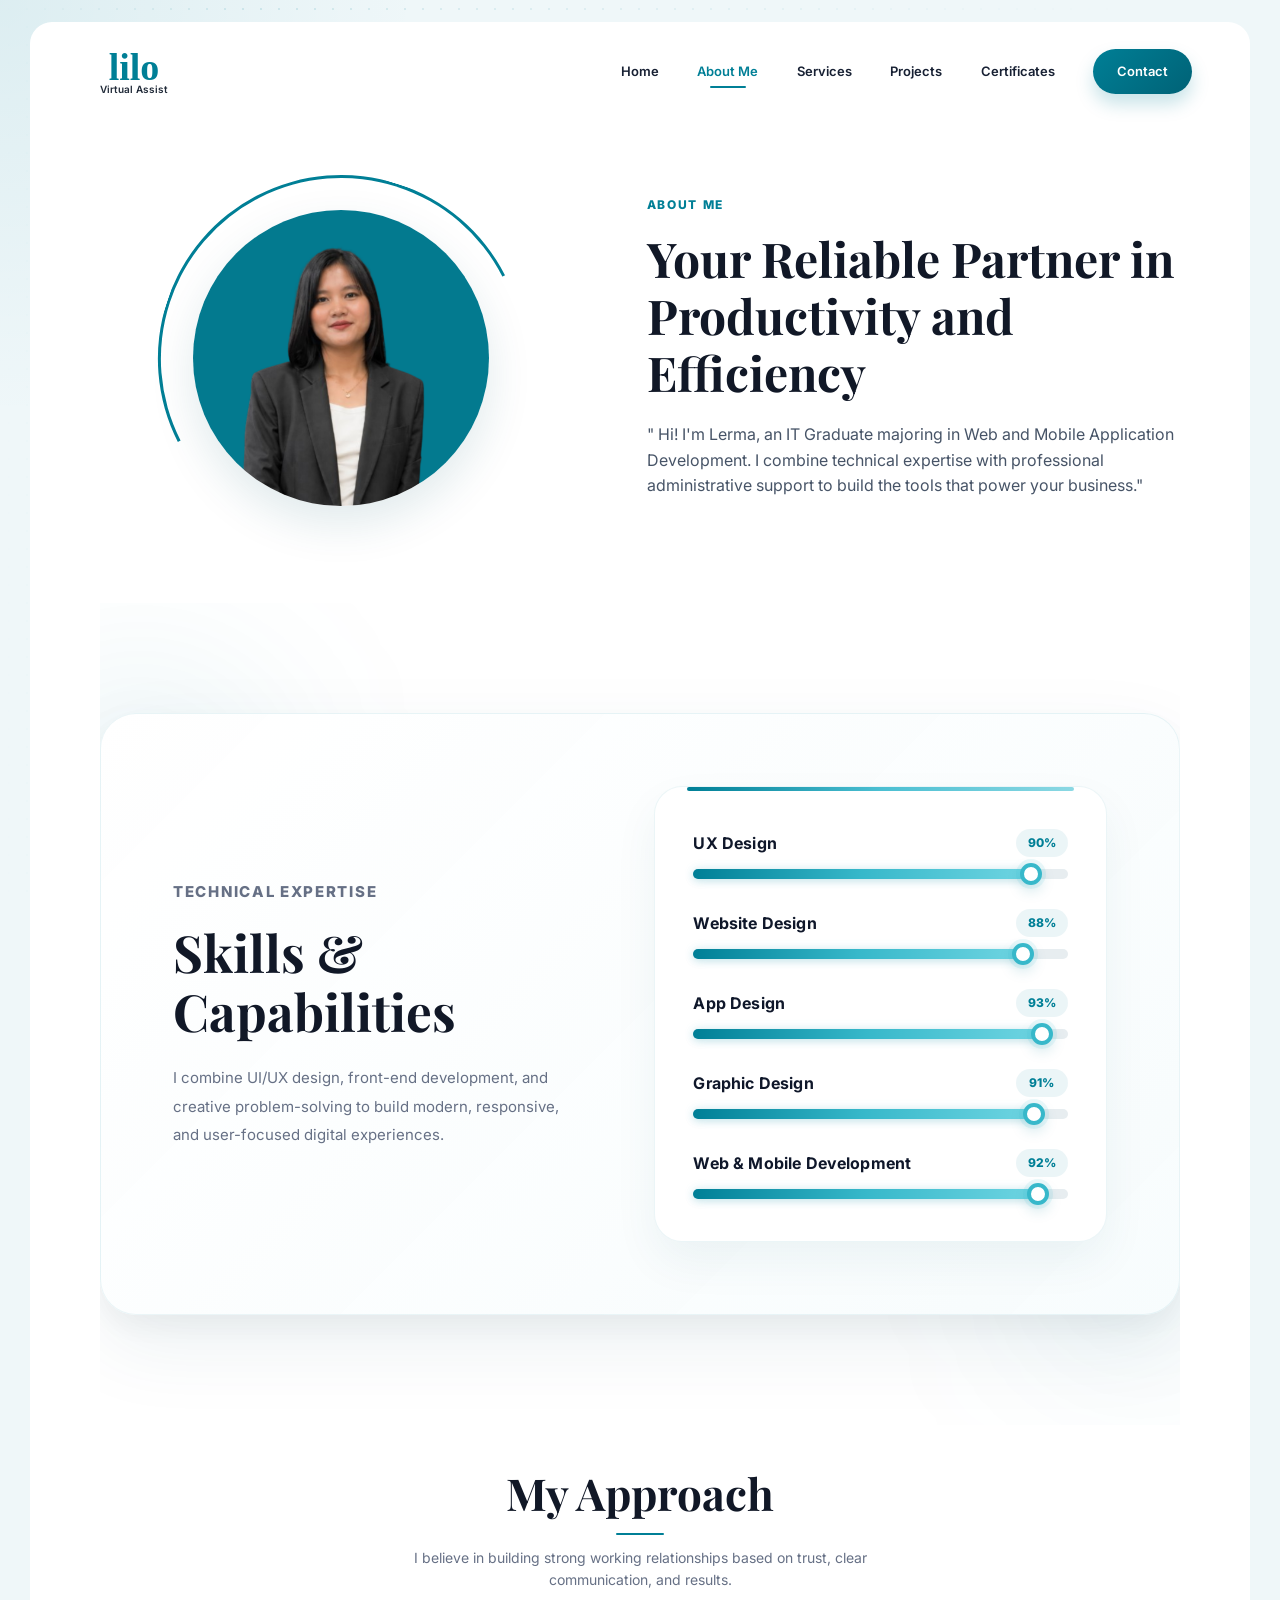
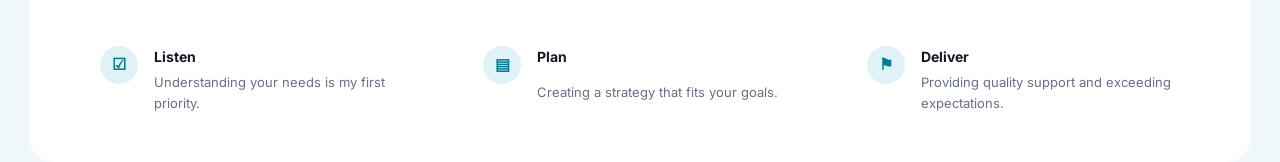
==== about.html @ edd8dc58 "Add files via upload" ====
<!DOCTYPE html>
<html lang="en">
<head>
  <meta charset="UTF-8">
  <meta name="viewport" content="width=device-width, initial-scale=1.0">
  <title>Lilo Virtual Assist | About Me</title>
  <link rel="preconnect" href="https://fonts.googleapis.com">
  <link rel="preconnect" href="https://fonts.gstatic.com" crossorigin>
  <link href="https://fonts.googleapis.com/css2?family=Inter:wght@400;500;600;700&family=Playfair+Display:wght@600;700&display=swap" rel="stylesheet">
  <link rel="stylesheet" href="css/style.css">
</head>
<body>
  <header class="site-header">
    <nav class="navbar">
      <a href="index.html" class="logo"><span>lilo</span><small>Virtual Assist</small></a>
      <button class="nav-toggle" type="button" aria-label="Open menu" aria-expanded="false"><span></span><span></span><span></span></button>
      <ul class="nav-links">
        <li><a href="index.html">Home</a></li>
        <li><a href="about.html" class="active">About Me</a></li>
        <li><a href="services.html">Services</a></li>
        <li><a href="projects.html">Projects</a></li>
        <li><a href="certificates.html">Certificates</a></li>
        <li><a href="contact.html" class="nav-contact">Contact</a></li>
      </ul>
    </nav>
  </header>

  <main>
    <section class="about-hero section-shell">
      <div class="portrait-wrap about-visual">
        <div class="ring"></div>
        <img src="images/about-workspace.jpg" alt="Organized desk with laptop and flowers">
      </div>
      <div class="about-copy">
        <p class="eyebrow">About Me</p>

       <h1>Your Reliable Partner in Productivity and Efficiency</h1>

       <p>" Hi! I'm Lerma, an IT Graduate majoring in Web and Mobile Application Development. I combine technical expertise with professional administrative support to build the tools that power your business." </p>


      </div>
    </section>
<!-- =========================
     SKILLS SECTION
     ========================= -->
<section class="skills-section section-shell">
    <div class="skills-layout">
      
      <!-- Left Content -->
      <div class="skills-intro">
        <p class="eyebrow">Technical Expertise</p>
        <h2>Skills & Capabilities</h2>
        <p>
          I combine UI/UX design, front-end development, and creative problem-solving
          to build modern, responsive, and user-focused digital experiences.
        </p>
      </div>

      <!-- Right Content -->
      <div class="skills-panel">

        <!-- Skill Item -->
        <div class="skill">
          <div class="skill-header">
            <h4>UX Design</h4>
            <span class="skill-percent">90%</span>
          </div>
          <div class="skill-bar">
            <span class="skill-progress" style="width: 90%;">
              <span class="skill-dot"></span>
            </span>
          </div>
        </div>

        <!-- Skill Item -->
        <div class="skill">
          <div class="skill-header">
            <h4>Website Design</h4>
            <span class="skill-percent">88%</span>
          </div>
          <div class="skill-bar">
            <span class="skill-progress" style="width: 88%;">
              <span class="skill-dot"></span>
            </span>
          </div>
        </div>

        <!-- Skill Item -->
        <div class="skill">
          <div class="skill-header">
            <h4>App Design</h4>
            <span class="skill-percent">93%</span>
          </div>
          <div class="skill-bar">
            <span class="skill-progress" style="width: 93%;">
              <span class="skill-dot"></span>
            </span>
          </div>
        </div>

        <!-- Skill Item -->
        <div class="skill">
          <div class="skill-header">
            <h4>Graphic Design</h4>
            <span class="skill-percent">91%</span>
          </div>
          <div class="skill-bar">
            <span class="skill-progress" style="width: 91%;">
              <span class="skill-dot"></span>
            </span>
          </div>
        </div>

        <!-- Skill Item -->
        <div class="skill">
          <div class="skill-header">
            <h4>Web & Mobile Development</h4>
            <span class="skill-percent">92%</span>
          </div>
          <div class="skill-bar">
            <span class="skill-progress" style="width: 92%;">
              <span class="skill-dot"></span>
            </span>
          </div>
        </div>

      </div>
    </div>
</section>
    <section class="approach section-shell">
      <div class="section-heading">
        <h2>My Approach</h2>
        <p>I believe in building strong working relationships based on trust, clear communication, and results.</p>
      </div>
      <div class="approach-grid">
        <article>
          <span class="icon">☑</span>
          <h3>Listen</h3>
          <p>Understanding your needs is my first priority.</p>
        </article>
        <article>
          <span class="icon">▤</span>
          <h3>Plan</h3>
          <p>Creating a strategy that fits your goals.</p>
        </article>
        <article>
          <span class="icon">⚑</span>
          <h3>Deliver</h3>
          <p>Providing quality support and exceeding expectations.</p>
        </article>
      </div>
    </section>
  </main>

  <script src="js/script.js"></script>
</body>
</html>
---- css/style.css ----
:root {
  --teal: #007f96;
  --teal-dark: #006276;
  --teal-soft: #dff3f6;
  --ink: #111827;
  --muted: #667085;
  --line: #dce8ec;
  --page: #eff7f9;
  --white: #ffffff;
  --shadow: 0 18px 45px rgba(0, 80, 100, 0.12);
  --soft-shadow: 0 10px 25px rgba(17, 24, 39, 0.08);
}

* {
  box-sizing: border-box;
  margin: 0;
  padding: 0;
}

html {
  scroll-behavior: smooth;
}

body {
  min-height: 100vh;
  color: var(--ink);
  font-family: "Inter", Arial, sans-serif;
  line-height: 1.6;
  background:
    radial-gradient(circle at top left, rgba(0, 127, 150, 0.08), transparent 26rem),
    var(--page);
}

body::before {
  content: "";
  position: fixed;
  inset: 0;
  z-index: -1;
  background-image: radial-gradient(rgba(0, 127, 150, 0.12) 1px, transparent 1px);
  background-size: 18px 18px;
  mask-image: linear-gradient(90deg, transparent, black 20%, transparent 88%);
}

a {
  color: inherit;
  text-decoration: none;
}

img {
  display: block;
  max-width: 100%;
}

.site-header,
main {
  width: min(1220px, calc(100% - 32px));
  margin-inline: auto;
  background: var(--white);
}

.site-header {
  margin-top: 22px;
  padding: 26px 58px 0;
  border-radius: 22px 22px 0 0;
}

main {
  min-height: calc(100vh - 120px);
  padding-bottom: 48px;
  border-radius: 0 0 22px 22px;
  overflow: hidden;
}

.navbar {
  display: flex;
  align-items: center;
  justify-content: space-between;
  gap: 32px;
}

.logo {
  display: inline-flex;
  flex-direction: column;
  align-items: center;
  width: 92px;
  color: var(--teal);
  font-family: Georgia, "Times New Roman", serif;
  font-weight: 700;
  letter-spacing: 0;
  line-height: 1;
}

.logo span {
  font-size: 38px;
}

.logo small {
  margin-top: -2px;
  color: #1f2937;
  font: 600 10px/1.1 "Inter", Arial, sans-serif;
}

.nav-links {
  display: flex;
  align-items: center;
  gap: clamp(18px, 3vw, 48px);
  list-style: none;
}

.nav-links a {
  position: relative;
  display: inline-flex;
  align-items: center;
  min-height: 34px;
  color: #172033;
  font-size: 13px;
  font-weight: 600;
}

.nav-links a::after {
  content: "";
  position: absolute;
  right: 20%;
  bottom: 0;
  left: 20%;
  height: 2px;
  border-radius: 999px;
  background: transparent;
}

.nav-links a:hover,
.nav-links a.active {
  color: var(--teal);
}

.nav-links a.active::after {
  background: var(--teal);
}

.nav-links .nav-contact {
  min-height: auto;
  padding: 12px 24px;
  color: var(--white);
  border-radius: 999px;
  background: linear-gradient(135deg, var(--teal), var(--teal-dark));
  box-shadow: 0 10px 18px rgba(0, 127, 150, 0.22);
}

.nav-links .nav-contact::after {
  display: none;
}

.nav-links .nav-contact:hover,
.nav-links .nav-contact.active {
  color: var(--white);
}

.nav-toggle {
  display: none;
  width: 42px;
  height: 42px;
  border: 1px solid var(--line);
  border-radius: 12px;
  background: var(--white);
}

.nav-toggle span {
  display: block;
  width: 18px;
  height: 2px;
  margin: 4px auto;
  border-radius: 999px;
  background: var(--teal);
}

.section-shell {
  width: min(1080px, calc(100% - 64px));
  margin-inline: auto;
}

.hero,
.about-hero {
  display: grid;
  grid-template-columns: 1.05fr 0.95fr;
  align-items: center;
  gap: 64px;
  padding: 68px 0 42px;
}

.eyebrow {
  margin-bottom: 16px;
  color: var(--teal);
  font-size: 12px;
  font-weight: 800;
  letter-spacing: 1.7px;
  text-transform: uppercase;
}

h1,
h2 {
  font-family: "Playfair Display", Georgia, serif;
  line-height: 1.18;
  letter-spacing: 0;
}

h1 {
  max-width: 620px;
  font-size: clamp(38px, 5vw, 62px);
}

h1 span {
  color: var(--teal);
}

.lead {
  max-width: 530px;
  margin: 26px 0 30px;
  color: #475467;
  font-size: 16px;
}

.action-row {
  display: flex;
  flex-wrap: wrap;
  gap: 18px;
}

.btn {
  display: inline-flex;
  align-items: center;
  justify-content: center;
  min-height: 44px;
  padding: 0 28px;
  border: 0;
  border-radius: 999px;
  cursor: pointer;
  font-weight: 800;
  font-size: 13px;
  transition: transform 0.2s ease, box-shadow 0.2s ease, background 0.2s ease;
}

.btn:hover {
  transform: translateY(-2px);
}

.btn-primary {
  color: var(--white);
  background: linear-gradient(135deg, var(--teal), var(--teal-dark));
  box-shadow: 0 13px 22px rgba(0, 127, 150, 0.2);
}

.btn-light,
.btn-white {
  color: #1f2937;
  background: var(--white);
  box-shadow: inset 0 0 0 1px var(--line), var(--soft-shadow);
}

.portrait-wrap {
  position: relative;
  justify-self: center;
  width: min(390px, 88vw);
  aspect-ratio: 1;
}

.portrait-wrap img {
  position: absolute;
  inset: 12%;
  width: 76%;
  height: 76%;
  object-fit: cover;
  border-radius: 50%;
  box-shadow: var(--shadow);
}

.hero-visual img {
  border-radius: 50% 50% 16% 50%;
}

.ring {
  position: absolute;
  inset: 3%;
  border: 3px solid transparent;
  border-top-color: var(--teal);
  border-left-color: var(--teal);
  border-radius: 50%;
  transform: rotate(18deg);
}

.ring-large {
  inset: 0;
}

.loop-shape {
  position: absolute;
  left: 0;
  bottom: 3%;
  width: 110px;
  height: 150px;
  border: 34px solid var(--teal);
  border-right-color: transparent;
  border-radius: 999px;
  transform: rotate(28deg);
}

.trust-band,
.cta-band,
.footer-band {
  color: var(--white);
  background:
    radial-gradient(circle at left, rgba(255, 255, 255, 0.18), transparent 24rem),
    linear-gradient(135deg, var(--teal-dark), var(--teal));
}

.trust-band {
  display: grid;
  grid-template-columns: repeat(4, 1fr);
  gap: 24px;
  margin-top: -4px;
  padding: 58px clamp(28px, 8vw, 90px) 42px;
  clip-path: ellipse(115% 82% at 50% 100%);
}

.trust-item {
  min-height: 112px;
  padding-inline: 10px;
  border-right: 1px solid rgba(255, 255, 255, 0.14);
}

.trust-item:last-child {
  border-right: 0;
}

.icon {
  display: inline-grid;
  place-items: center;
  width: 38px;
  height: 38px;
  margin-bottom: 12px;
  color: var(--teal);
  border-radius: 50%;
  background: var(--teal-soft);
  font-weight: 800;
}

.trust-item .icon,
.cta-band .icon,
.footer-band .icon {
  color: var(--white);
  background: rgba(255, 255, 255, 0.22);
}

.trust-item strong {
  display: block;
  margin-bottom: 4px;
  font-size: 14px;
}

.trust-item p {
  max-width: 190px;
  color: rgba(255, 255, 255, 0.86);
  font-size: 13px;
}

.services-preview {
  padding-top: 38px;
}

.section-heading,
.page-title {
  text-align: center;
}

.section-heading h2,
.page-title h1 {
  position: relative;
  display: inline-block;
  font-size: clamp(30px, 4vw, 44px);
}

.section-heading h2::after,
.page-title h1::after {
  content: "";
  position: absolute;
  left: 50%;
  bottom: -16px;
  width: 48px;
  height: 2px;
  border-radius: 999px;
  background: var(--teal);
  transform: translateX(-50%);
}

.page-title {
  padding-top: 74px;
}

.page-title p,
.section-heading p {
  max-width: 520px;
  margin: 28px auto 0;
  color: var(--muted);
  font-size: 14px;
}

.mini-services {
  display: grid;
  grid-template-columns: repeat(6, 1fr);
  gap: 14px;
  margin-top: 56px;
}

.mini-card,
.service-card,
.project-card,
.cert-card,
.contact-form {
  border: 1px solid var(--line);
  background: var(--white);
  box-shadow: var(--soft-shadow);
}

.mini-card {
  display: flex;
  align-items: center;
  gap: 10px;
  min-height: 88px;
  padding: 16px;
  border-radius: 10px;
  color: #1f2937;
  font-size: 13px;
  font-weight: 800;
}

.mini-card span {
  display: inline-grid;
  place-items: center;
  flex: 0 0 34px;
  width: 34px;
  height: 34px;
  color: var(--teal);
  border-radius: 50%;
  background: var(--teal-soft);
}

.about-hero {
  grid-template-columns: 0.95fr 1.05fr;
  padding-bottom: 50px;
}

.about-copy h1 {
  font-size: clamp(34px, 4vw, 48px);
}

.about-copy p:not(.eyebrow) {
  max-width: 560px;
  margin: 22px 0;
  color: #475467;
}

.stats {
  display: grid;
  grid-template-columns: repeat(4, 1fr);
  gap: 22px;
  margin-top: 18px;
  padding: 26px 32px;
  border-radius: 14px;
  background: #f3f9fb;
}

.stats div {
  text-align: center;
}

.stats strong {
  display: block;
  color: var(--teal);
  font-size: 34px;
  line-height: 1;
}

.stats span {
  color: #475467;
  font-size: 13px;
}

.approach {
  padding-top: 42px;
}

.approach-grid {
  display: grid;
  grid-template-columns: repeat(3, 1fr);
  gap: 70px;
  margin-top: 54px;
}

.approach-grid article {
  display: grid;
  grid-template-columns: auto 1fr;
  column-gap: 16px;
  align-items: start;
}

.approach-grid .icon {
  grid-row: span 2;
}

.approach-grid h3,
.contact-info h2 {
  margin-bottom: 4px;
  font-size: 14px;
}

.approach-grid p,
.contact-info p {
  color: var(--muted);
  font-size: 13px;
}

.service-grid,
.projects-grid,
.cert-grid {
  display: grid;
  gap: 20px;
  margin-top: 58px;
}

.service-grid {
  grid-template-columns: repeat(3, 1fr);
}

.service-card {
  min-height: 180px;
  padding: 28px;
  border-radius: 8px;
}

.service-card h2,
.project-card h2,
.cert-card h2 {
  margin-bottom: 12px;
  color: var(--teal-dark);
  font: 800 15px/1.3 "Inter", Arial, sans-serif;
}

.service-card p,
.cert-card p {
  color: #475467;
  font-size: 14px;
}

.cta-band {
  display: flex;
  align-items: center;
  justify-content: space-between;
  gap: 24px;
  margin-top: 60px;
  padding: 44px clamp(32px, 8vw, 80px);
}

.cta-band > div {
  display: flex;
  align-items: center;
  gap: 22px;
}

.cta-band h2 {
  font: 800 22px/1.2 "Inter", Arial, sans-serif;
}

.cta-band p {
  margin-top: 6px;
  color: rgba(255, 255, 255, 0.88);
}

.project-filter {
  display: grid;
  grid-template-columns: 0.5fr repeat(4, 1fr);
  gap: 18px;
  margin-top: 62px;
  align-items: center;
}

.filter-btn {
  min-height: 42px;
  border: 0;
  border-radius: 999px;
  color: #475467;
  background: transparent;
  cursor: pointer;
  font-weight: 700;
}

.filter-btn.active {
  color: var(--white);
  background: var(--teal);
}

.projects-grid {
  grid-template-columns: repeat(3, 1fr);
}

.project-card {
  overflow: hidden;
  border-radius: 8px;
}

.project-card[hidden] {
  display: none;
}

.project-card > img {
  width: 100%;
  height: 190px;
  object-fit: cover;
}

.project-card > div:not(.carousel) {
  padding: 18px;
}

.project-card p {
  margin-bottom: 14px;
  color: #475467;
  font-size: 13px;
}

.project-card span,
.cert-card span {
  display: inline-flex;
  padding: 7px 10px;
  color: var(--teal);
  border-radius: 4px;
  background: #eef9fb;
  font-size: 12px;
  font-weight: 800;
}

.project-carousel {
  display: flex;
  flex-direction: column;
}

.carousel {
  position: relative;
  display: grid;
  place-items: center;
  height: 230px;
  overflow: hidden;
  border-bottom: 1px solid var(--line);
  background: #f7fbfc;
}

.carousel-slide {
  display: none;
  width: 100%;
  height: 100%;
  object-fit: contain;
  padding: 10px;
  cursor: zoom-in;
}

.carousel-slide.active {
  display: block;
}

.carousel-btn {
  position: absolute;
  top: 50%;
  display: inline-grid;
  place-items: center;
  width: 34px;
  height: 34px;
  border: 0;
  border-radius: 50%;
  color: var(--white);
  background: rgba(0, 98, 118, 0.82);
  cursor: pointer;
  font-size: 24px;
  line-height: 1;
  transform: translateY(-50%);
}

.carousel-btn:hover {
  background: var(--teal);
}

.carousel-btn.prev {
  left: 12px;
}

.carousel-btn.next {
  right: 12px;
}

.project-card-body {
  flex: 1;
}

.center-action {
  margin-top: 44px;
  text-align: center;
}

.cert-grid {
  grid-template-columns: repeat(3, 1fr);
}

.cert-card {
  display: flex;
  flex-direction: column;
  padding: 16px;
  border-radius: 6px;
}

.cert-image {
  display: block;
  height: 180px;
  margin-bottom: 18px;
  overflow: hidden;
  border: 1px solid var(--line);
  border-radius: 4px;
  background: #f7fbfc;
  box-shadow: inset 0 0 0 1px rgba(17, 24, 39, 0.04);
}

.cert-image img {
  width: 100%;
  height: 100%;
  object-fit: contain;
  padding: 8px;
  transition: transform 0.2s ease;
}

.cert-image:hover img {
  transform: scale(1.03);
}

.certificate-modal {
  position: fixed;
  inset: 0;
  z-index: 100;
  display: grid;
  place-items: center;
  padding: 28px;
  background: rgba(17, 24, 39, 0.72);
}

.certificate-modal[hidden] {
  display: none;
}

.certificate-modal-content {
  position: relative;
  width: min(920px, 100%);
  max-height: min(86vh, 960px);
  padding: 18px;
  border-radius: 8px;
  background: var(--white);
  box-shadow: 0 24px 70px rgba(17, 24, 39, 0.32);
}

.certificate-modal-content img {
  width: 100%;
  max-height: calc(86vh - 36px);
  object-fit: contain;
}

.project-modal-content {
  display: grid;
  place-items: center;
}

.modal-carousel-btn {
  position: absolute;
  top: 50%;
  z-index: 1;
  display: inline-grid;
  place-items: center;
  width: 42px;
  height: 42px;
  border: 0;
  border-radius: 50%;
  color: var(--white);
  background: rgba(0, 98, 118, 0.86);
  cursor: pointer;
  font-size: 30px;
  line-height: 1;
  transform: translateY(-50%);
}

.modal-carousel-btn:hover {
  background: var(--teal);
}

.modal-carousel-btn:disabled {
  display: none;
}

.modal-prev {
  left: 18px;
}

.modal-next {
  right: 18px;
}

.certificate-modal-close {
  position: absolute;
  top: 10px;
  right: 10px;
  z-index: 1;
  display: inline-grid;
  place-items: center;
  width: 36px;
  height: 36px;
  border: 0;
  border-radius: 50%;
  color: var(--white);
  background: var(--teal-dark);
  cursor: pointer;
  font-size: 18px;
  font-weight: 800;
  line-height: 1;
}

.certificate-modal-close:hover {
  background: var(--teal);
}

.cert-image.gold {
  border-color: #c99635;
  background: #fffaf0;
}

.cert-image.blue {
  border-color: #5b9ec4;
  background: #f2f9ff;
}

.cert-image.cream {
  border-color: #efdfbd;
  background: #fffdf7;
}

.cert-image.teal {
  border-color: #7cc8cf;
  background: #f0fbfc;
}

.learning-note {
  display: flex;
  align-items: center;
  gap: 22px;
  margin-top: 70px;
  padding: 32px 70px;
  border-radius: 10px;
  background: #eaf7fa;
}

.learning-note h2 {
  margin-bottom: 6px;
  color: var(--teal-dark);
  font: 800 18px/1.3 "Inter", Arial, sans-serif;
}

.learning-note p {
  color: #475467;
}

.contact-layout {
  display: grid;
  grid-template-columns: 0.9fr 1.25fr;
  gap: 56px;
  align-items: start;
  margin-top: 60px;
}

.contact-info {
  display: grid;
  gap: 26px;
  padding-top: 16px;
}

.contact-info article {
  display: grid;
  grid-template-columns: auto 1fr;
  gap: 18px;
}

.socials {
  display: flex;
  gap: 12px;
}

.socials a {
  display: inline-grid;
  place-items: center;
  width: 34px;
  height: 34px;
  color: var(--white);
  border-radius: 50%;
  background: var(--teal);
  font-weight: 800;
}

.contact-form {
  display: grid;
  gap: 18px;
  padding: 28px;
  border-radius: 8px;
}

.form-row {
  display: grid;
  grid-template-columns: 1fr 1fr;
  gap: 18px;
}

input,
textarea {
  width: 100%;
  border: 1px solid var(--line);
  border-radius: 8px;
  padding: 16px 18px;
  color: var(--ink);
  font: 500 14px/1.4 "Inter", Arial, sans-serif;
  outline: none;
}

textarea {
  resize: vertical;
}

input:focus,
textarea:focus {
  border-color: var(--teal);
  box-shadow: 0 0 0 4px rgba(0, 127, 150, 0.1);
}

.contact-form .btn {
  justify-self: center;
  min-width: 220px;
}

.contact-form .btn:disabled {
  cursor: wait;
  opacity: 0.72;
  transform: none;
}

.contact-success-modal {
  position: fixed;
  inset: 0;
  z-index: 110;
  display: grid;
  place-items: center;
  padding: 24px;
  background: rgba(17, 24, 39, 0.68);
}

.contact-success-modal[hidden] {
  display: none;
}

.contact-success-card {
  width: min(420px, 100%);
  padding: 34px 28px;
  border-radius: 10px;
  background: var(--white);
  box-shadow: 0 24px 70px rgba(17, 24, 39, 0.28);
  text-align: center;
}

.contact-success-card .icon {
  margin-bottom: 18px;
  color: var(--white);
  background: var(--teal);
}

.contact-success-card h2 {
  margin-bottom: 10px;
  color: var(--teal-dark);
  font: 800 22px/1.25 "Inter", Arial, sans-serif;
}

.contact-success-card p {
  color: #475467;
  font-size: 14px;
}

.footer-band {
  display: flex;
  align-items: center;
  justify-content: center;
  gap: 22px;
  margin-top: 62px;
  padding: 46px 24px;
  font-weight: 800;
}

@media (max-width: 980px) {
  .site-header {
    padding: 20px 24px 0;
  }

  .nav-toggle {
    display: block;
  }

  .nav-links {
    position: absolute;
    top: 96px;
    right: 32px;
    z-index: 10;
    display: none;
    width: min(320px, calc(100% - 64px));
    padding: 20px;
    border: 1px solid var(--line);
    border-radius: 14px;
    background: var(--white);
    box-shadow: var(--shadow);
  }

  .nav-links.open {
    display: grid;
    gap: 10px;
  }

  .hero,
  .about-hero,
  .contact-layout {
    grid-template-columns: 1fr;
  }

  .about-hero .about-visual {
    order: 2;
  }

  .trust-band,
  .stats,
  .service-grid,
  .projects-grid,
  .cert-grid,
  .approach-grid {
    grid-template-columns: repeat(2, 1fr);
  }

  .mini-services {
    grid-template-columns: repeat(3, 1fr);
  }

  .project-filter {
    grid-template-columns: repeat(3, 1fr);
  }
}

@media (max-width: 680px) {
  .site-header,
  main {
    width: calc(100% - 18px);
  }

  .section-shell {
    width: calc(100% - 32px);
  }

  .hero,
  .about-hero,
  .page-title {
    padding-top: 44px;
  }

  h1 {
    font-size: 38px;
  }

  .trust-band,
  .stats,
  .service-grid,
  .projects-grid,
  .cert-grid,
  .approach-grid,
  .mini-services,
  .project-filter,
  .form-row {
    grid-template-columns: 1fr;
  }

  .trust-band {
    clip-path: none;
    padding-top: 36px;
  }

  .trust-item {
    border-right: 0;
    border-bottom: 1px solid rgba(255, 255, 255, 0.14);
  }

  .trust-item:last-child {
    border-bottom: 0;
  }

  .cta-band,
  .learning-note,
  .footer-band {
    flex-direction: column;
    align-items: flex-start;
    text-align: left;
  }

  .contact-form .btn {
    width: 100%;
  }
}

/* =========================================================
   SKILLS SECTION - SENIOR FRONT-END DEVELOPER DESIGN
   Premium container card with modern progress bars
   ========================================================= */

.skills-section {
  position: relative;
  padding: 110px 0;
  overflow: hidden;
}

/* Decorative background shapes */
.skills-section::before,
.skills-section::after {
  content: "";
  position: absolute;
  border-radius: 50%;
  filter: blur(90px);
  z-index: 0;
  pointer-events: none;
}

.skills-section::before {
  top: 60px;
  left: -100px;
  width: 280px;
  height: 280px;
  background: rgba(0, 127, 150, 0.08);
}

.skills-section::after {
  right: -80px;
  bottom: 40px;
  width: 240px;
  height: 240px;
  background: rgba(0, 127, 150, 0.06);
}

/* Main premium card */
.skills-layout {
  position: relative;
  z-index: 1;
  display: grid;
  grid-template-columns: 0.95fr 1.05fr;
  gap: 72px;
  align-items: center;
  padding: 72px;
  border: 1px solid rgba(0, 127, 150, 0.08);
  border-radius: 36px;
  background:
    linear-gradient(135deg, rgba(255, 255, 255, 0.98), rgba(247, 252, 253, 0.96));
  box-shadow:
    0 30px 80px rgba(0, 80, 100, 0.08),
    0 12px 32px rgba(17, 24, 39, 0.05);
  backdrop-filter: blur(8px);
}

/* ==========================================
   LEFT SIDE CONTENT
   ========================================== */
.skills-intro {
  position: relative;
}

.skills-intro .eyebrow {
  margin-bottom: 16px;
}

.skills-intro h2 {
  margin-bottom: 24px;
  color: var(--ink);
  font-size: clamp(38px, 4vw, 54px);
  line-height: 1.15;
}

.skills-intro p {
  max-width: 470px;
  color: var(--muted);
  font-size: 15px;
  line-height: 1.9;
}

/* Optional stat badges */
.skills-intro::after {
  /* content: "5+ Years Experience"; */
  display: inline-flex;
  align-items: center;
  margin-top: 28px;
  padding: 12px 20px;
  border: 1px solid rgba(0, 127, 150, 0.12);
  border-radius: 999px;
  color: var(--teal);
  background: rgba(0, 127, 150, 0.05);
  font-size: 12px;
  font-weight: 800;
  letter-spacing: 0.08em;
  text-transform: uppercase;
}

/* ==========================================
   RIGHT PANEL
   ========================================== */
.skills-panel {
  position: relative;
  padding: 42px 38px;
  border: 1px solid rgba(0, 127, 150, 0.08);
  border-radius: 28px;
  background: var(--white);
  box-shadow:
    inset 0 1px 0 rgba(255, 255, 255, 0.9),
    0 20px 45px rgba(0, 80, 100, 0.06);
}

/* Light accent strip */
.skills-panel::before {
  content: "";
  position: absolute;
  top: 0;
  left: 32px;
  right: 32px;
  height: 4px;
  border-radius: 999px;
  background: linear-gradient(
    90deg,
    var(--teal),
    #4bbfd2,
    #8bd8e3
  );
}

/* ==========================================
   SKILL ITEM
   ========================================== */
.skill {
  margin-bottom: 30px;
}

.skill:last-child {
  margin-bottom: 0;
}

/* Header */
.skill-header {
  display: flex;
  align-items: center;
  justify-content: space-between;
  gap: 16px;
  margin-bottom: 12px;
}

.skill-header h4 {
  margin: 0;
  color: #0f172a;
  font: 700 16px/1.3 "Inter", Arial, sans-serif;
  letter-spacing: 0.01em;
}

/* Percentage badge */
.skill-percent {
  display: inline-flex;
  align-items: center;
  justify-content: center;
  min-width: 52px;
  height: 28px;
  padding: 0 10px;
  border-radius: 999px;
  color: var(--teal);
  background: rgba(0, 127, 150, 0.08);
  font-size: 12px;
  font-weight: 800;
}

/* ==========================================
   PROGRESS BAR
   ========================================== */
.skill-bar {
  position: relative;
  width: 100%;
  height: 10px;
  border-radius: 999px;
  background: #e7edf0;
  overflow: visible;
}

/* Animated fill */
.skill-progress {
  position: relative;
  display: block;
  height: 100%;
  border-radius: inherit;
  background: linear-gradient(
    90deg,
    var(--teal),
    #37b8ca,
    #6fd5e2
  );
  box-shadow:
    0 2px 8px rgba(0, 127, 150, 0.18),
    0 0 12px rgba(55, 184, 202, 0.12);
  animation: skillLoad 1.2s ease both;
}

/* Marker dot */
.skill-dot {
  position: absolute;
  top: 50%;
  right: -11px;
  width: 22px;
  height: 22px;
  border: 4px solid #37b8ca;
  border-radius: 50%;
  background: var(--white);
  box-shadow:
    0 0 0 4px rgba(55, 184, 202, 0.10),
    0 6px 14px rgba(0, 127, 150, 0.18);
  transform: translateY(-50%);
  transition: transform 0.25s ease, box-shadow 0.25s ease;
}

/* Hover effect */
.skill:hover .skill-dot {
  transform: translateY(-50%) scale(1.08);
  box-shadow:
    0 0 0 6px rgba(55, 184, 202, 0.12),
    0 10px 20px rgba(0, 127, 150, 0.22);
}

.skill:hover .skill-progress {
  filter: brightness(1.03);
}

/* Progress animation */
@keyframes skillLoad {
  from {
    width: 0 !important;
  }
}

/* ==========================================
   RESPONSIVE
   ========================================== */
@media (max-width: 980px) {
  .skills-layout {
    grid-template-columns: 1fr;
    gap: 44px;
    padding: 50px 40px;
  }

  .skills-intro p {
    max-width: 100%;
  }

  .skills-panel {
    padding: 34px 28px;
  }
}

@media (max-width: 680px) {
  .skills-section {
    padding: 80px 0;
  }

  .skills-layout {
    gap: 34px;
    padding: 34px 22px;
    border-radius: 24px;
  }

  .skills-intro h2 {
    font-size: clamp(30px, 8vw, 40px);
  }

  .skills-panel {
    padding: 26px 20px;
    border-radius: 20px;
  }

  .skill {
    margin-bottom: 24px;
  }

  .skill-header h4 {
    font-size: 15px;
  }

  .skill-percent {
    min-width: 46px;
    height: 26px;
    font-size: 11px;
  }

  .skill-dot {
    width: 18px;
    height: 18px;
    right: -9px;
    border-width: 3px;
  }
}
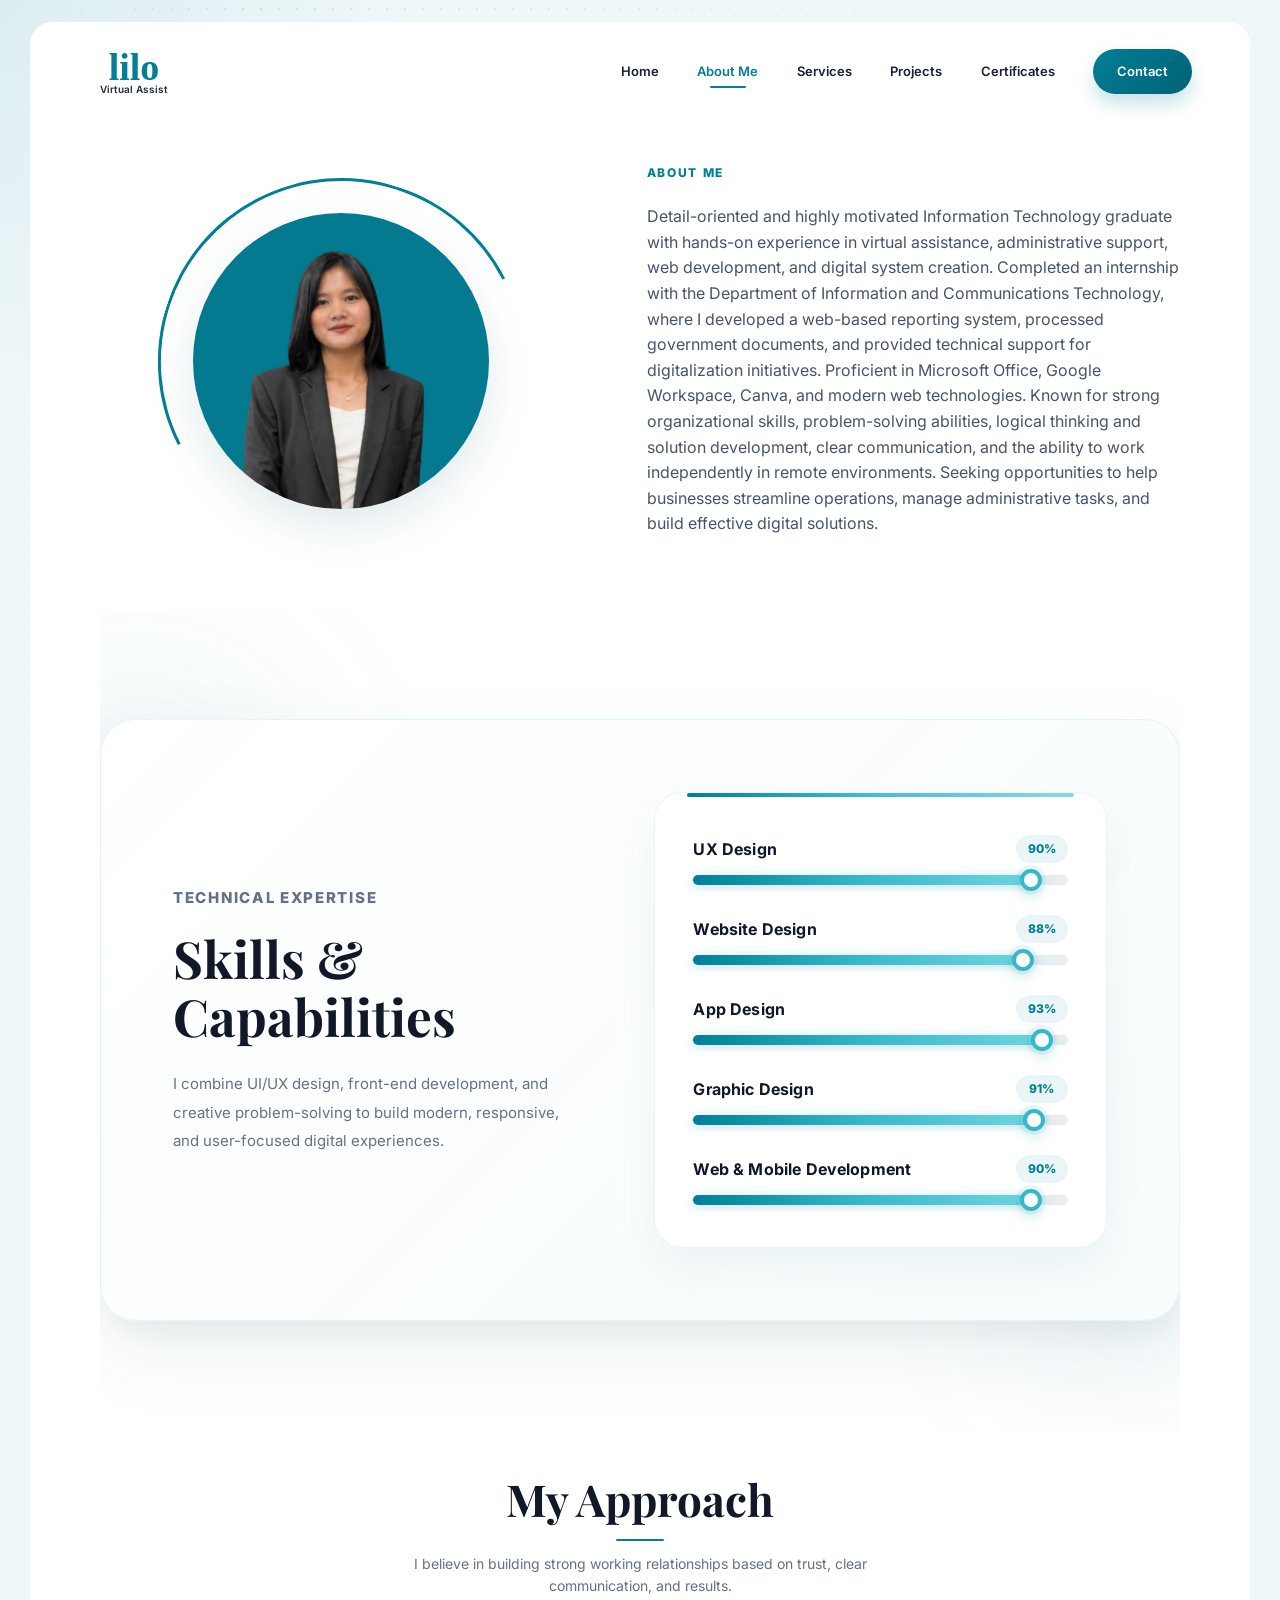
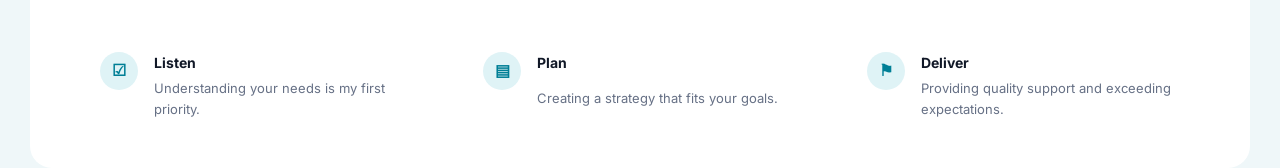
==== commit 3b246a5f: "Update about.html" ====
--- a/about.html
+++ b/about.html
@@ -33,12 +33,15 @@
       </div>
       <div class="about-copy">
         <p class="eyebrow">About Me</p>
-
-       <h1>Your Reliable Partner in Productivity and Efficiency</h1>
-
-       <p>" Hi! I'm Lerma, an IT Graduate majoring in Web and Mobile Application Development. I combine technical expertise with professional administrative support to build the tools that power your business." </p>
-
-
+        <p>Detail-oriented and highly motivated Information Technology graduate with hands-on experience in
+          virtual assistance, administrative support, web development, and digital system creation.
+          Completed an internship with the Department of Information and Communications Technology,
+          where I developed a web-based reporting system, processed government documents,
+          and provided technical support for digitalization initiatives. Proficient in Microsoft Office,
+          Google Workspace, Canva, and modern web technologies. Known for strong organizational skills, problem-solving
+          abilities, logical thinking and solution development, clear communication, and the ability to work
+          independently in remote environments. Seeking opportunities to help businesses streamline operations,
+          manage administrative tasks, and build effective digital solutions.</p>
       </div>
     </section>
 <!-- =========================
@@ -116,10 +119,10 @@
         <div class="skill">
           <div class="skill-header">
             <h4>Web & Mobile Development</h4>
-            <span class="skill-percent">92%</span>
+            <span class="skill-percent">90%</span>
           </div>
           <div class="skill-bar">
-            <span class="skill-progress" style="width: 92%;">
+            <span class="skill-progress" style="width: 90%;">
               <span class="skill-dot"></span>
             </span>
           </div>
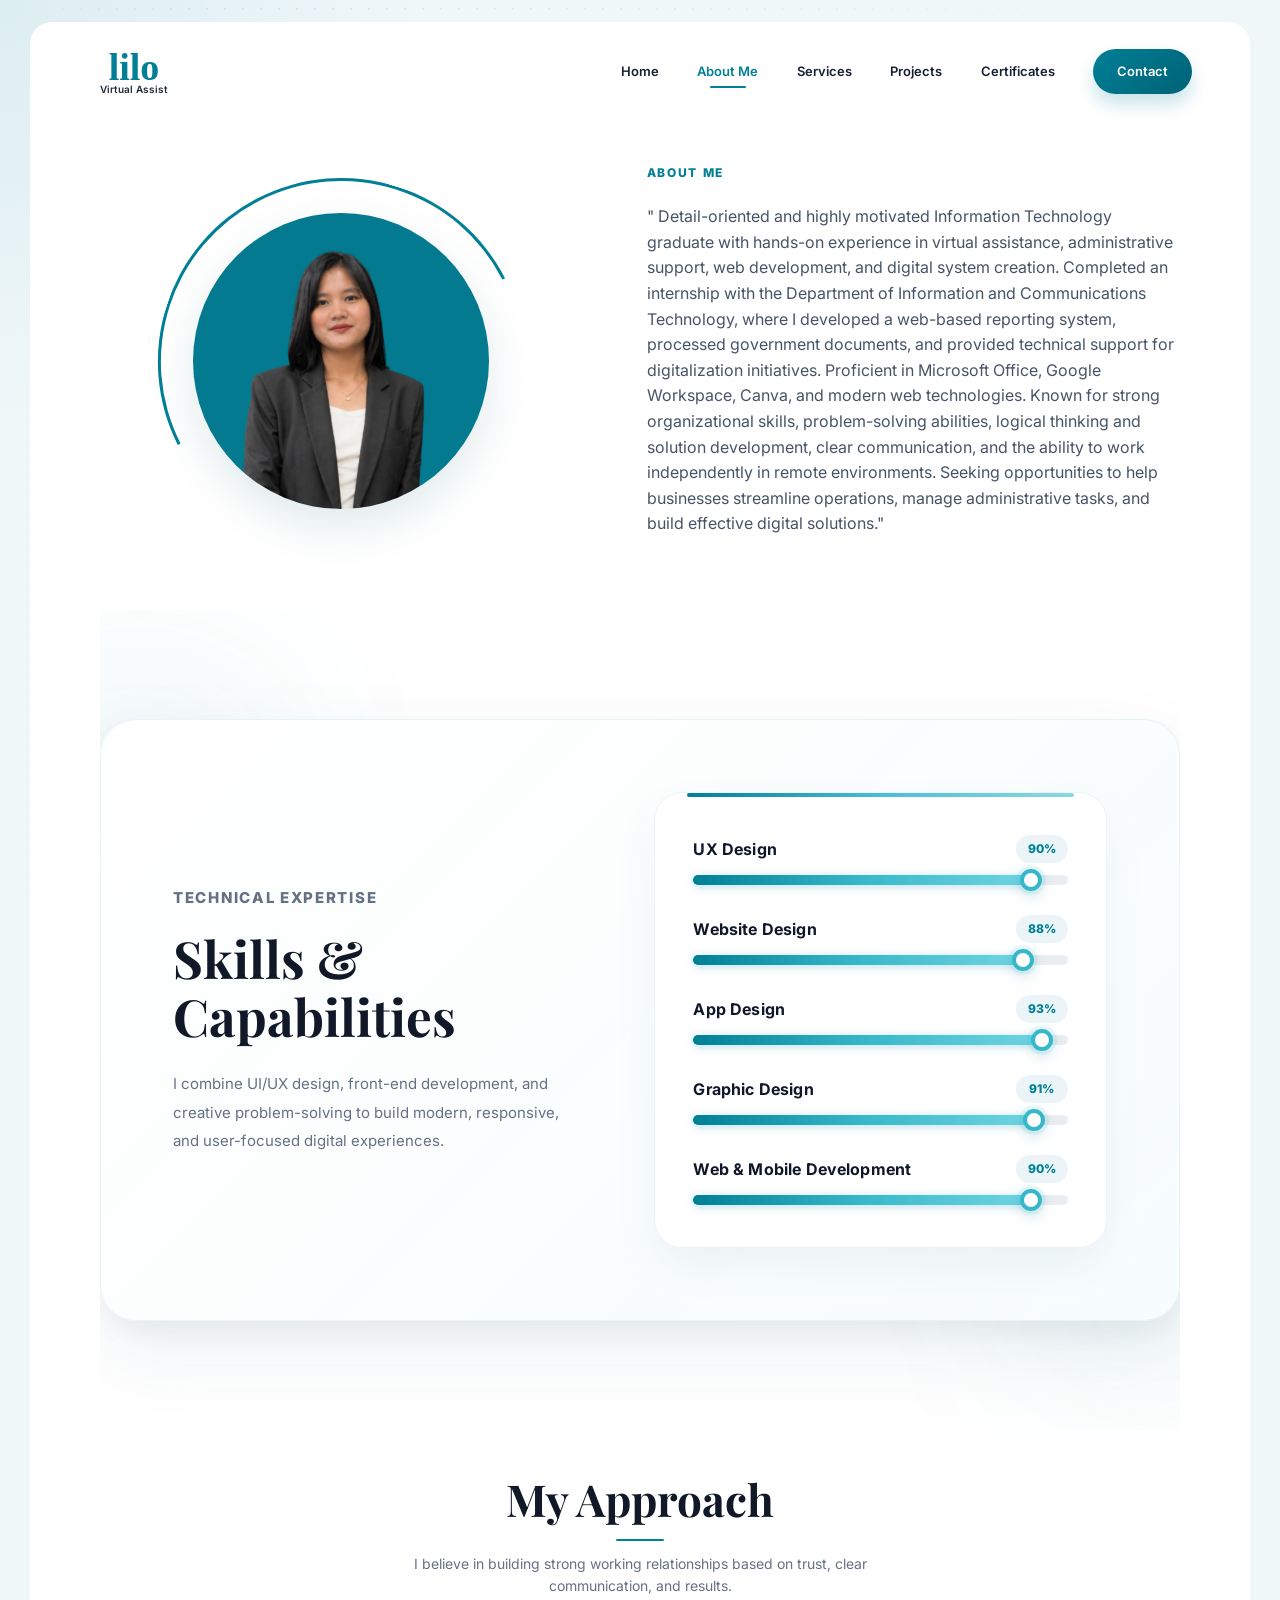
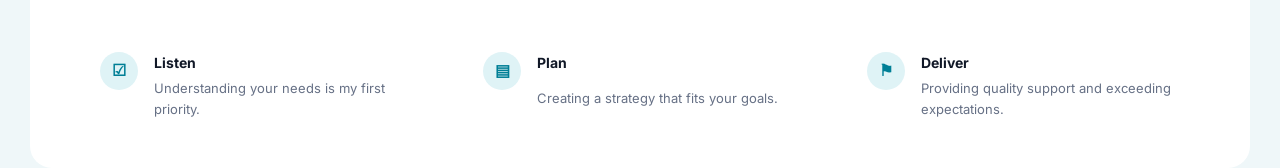
==== commit c3a5a279: "Update about.html" ====
--- a/about.html
+++ b/about.html
@@ -33,7 +33,7 @@
       </div>
       <div class="about-copy">
         <p class="eyebrow">About Me</p>
-        <p>Detail-oriented and highly motivated Information Technology graduate with hands-on experience in
+        <p>"  Detail-oriented and highly motivated Information Technology graduate with hands-on experience in
           virtual assistance, administrative support, web development, and digital system creation.
           Completed an internship with the Department of Information and Communications Technology,
           where I developed a web-based reporting system, processed government documents,
@@ -41,7 +41,7 @@
           Google Workspace, Canva, and modern web technologies. Known for strong organizational skills, problem-solving
           abilities, logical thinking and solution development, clear communication, and the ability to work
           independently in remote environments. Seeking opportunities to help businesses streamline operations,
-          manage administrative tasks, and build effective digital solutions.</p>
+          manage administrative tasks, and build effective digital solutions."</p>
       </div>
     </section>
 <!-- =========================
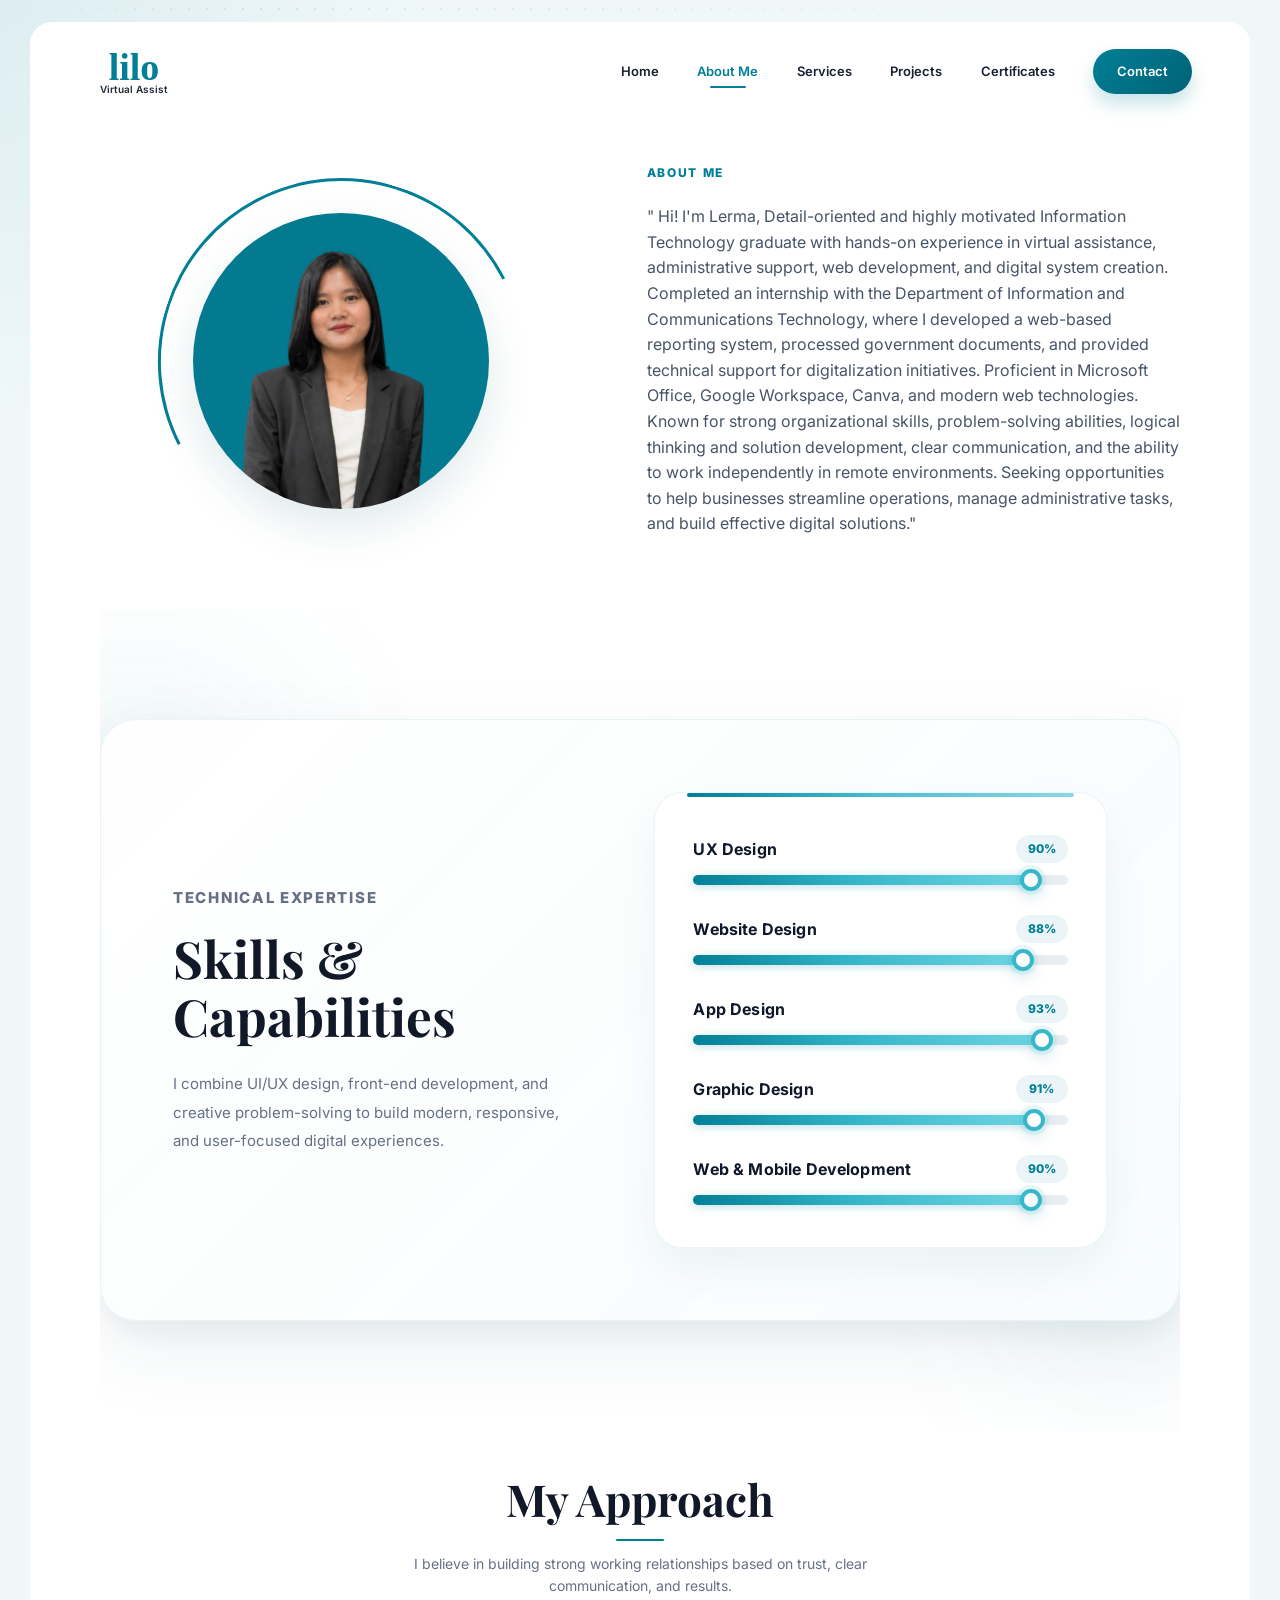
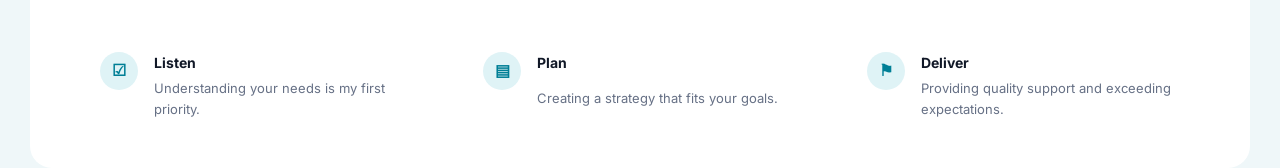
==== commit a1d1bf2a: "Update about.html" ====
--- a/about.html
+++ b/about.html
@@ -33,15 +33,8 @@
       </div>
       <div class="about-copy">
         <p class="eyebrow">About Me</p>
-        <p>"  Detail-oriented and highly motivated Information Technology graduate with hands-on experience in
-          virtual assistance, administrative support, web development, and digital system creation.
-          Completed an internship with the Department of Information and Communications Technology,
-          where I developed a web-based reporting system, processed government documents,
-          and provided technical support for digitalization initiatives. Proficient in Microsoft Office,
-          Google Workspace, Canva, and modern web technologies. Known for strong organizational skills, problem-solving
-          abilities, logical thinking and solution development, clear communication, and the ability to work
-          independently in remote environments. Seeking opportunities to help businesses streamline operations,
-          manage administrative tasks, and build effective digital solutions."</p>
+        <p>"      Hi! I'm Lerma, Detail-oriented and highly motivated Information Technology graduate with hands-on experience in virtual assistance, administrative support, web development, and digital system creation. Completed an internship with the Department of Information and Communications Technology, where I developed a web-based reporting system, processed government documents, and provided technical support for digitalization initiatives. Proficient in Microsoft Office, Google Workspace, Canva, and modern web technologies. Known for strong organizational skills, problem-solving
+          abilities, logical thinking and solution development, clear communication, and the ability to work independently in remote environments. Seeking opportunities to help businesses streamline operations, manage administrative tasks, and build effective digital solutions."</p>
       </div>
     </section>
 <!-- =========================
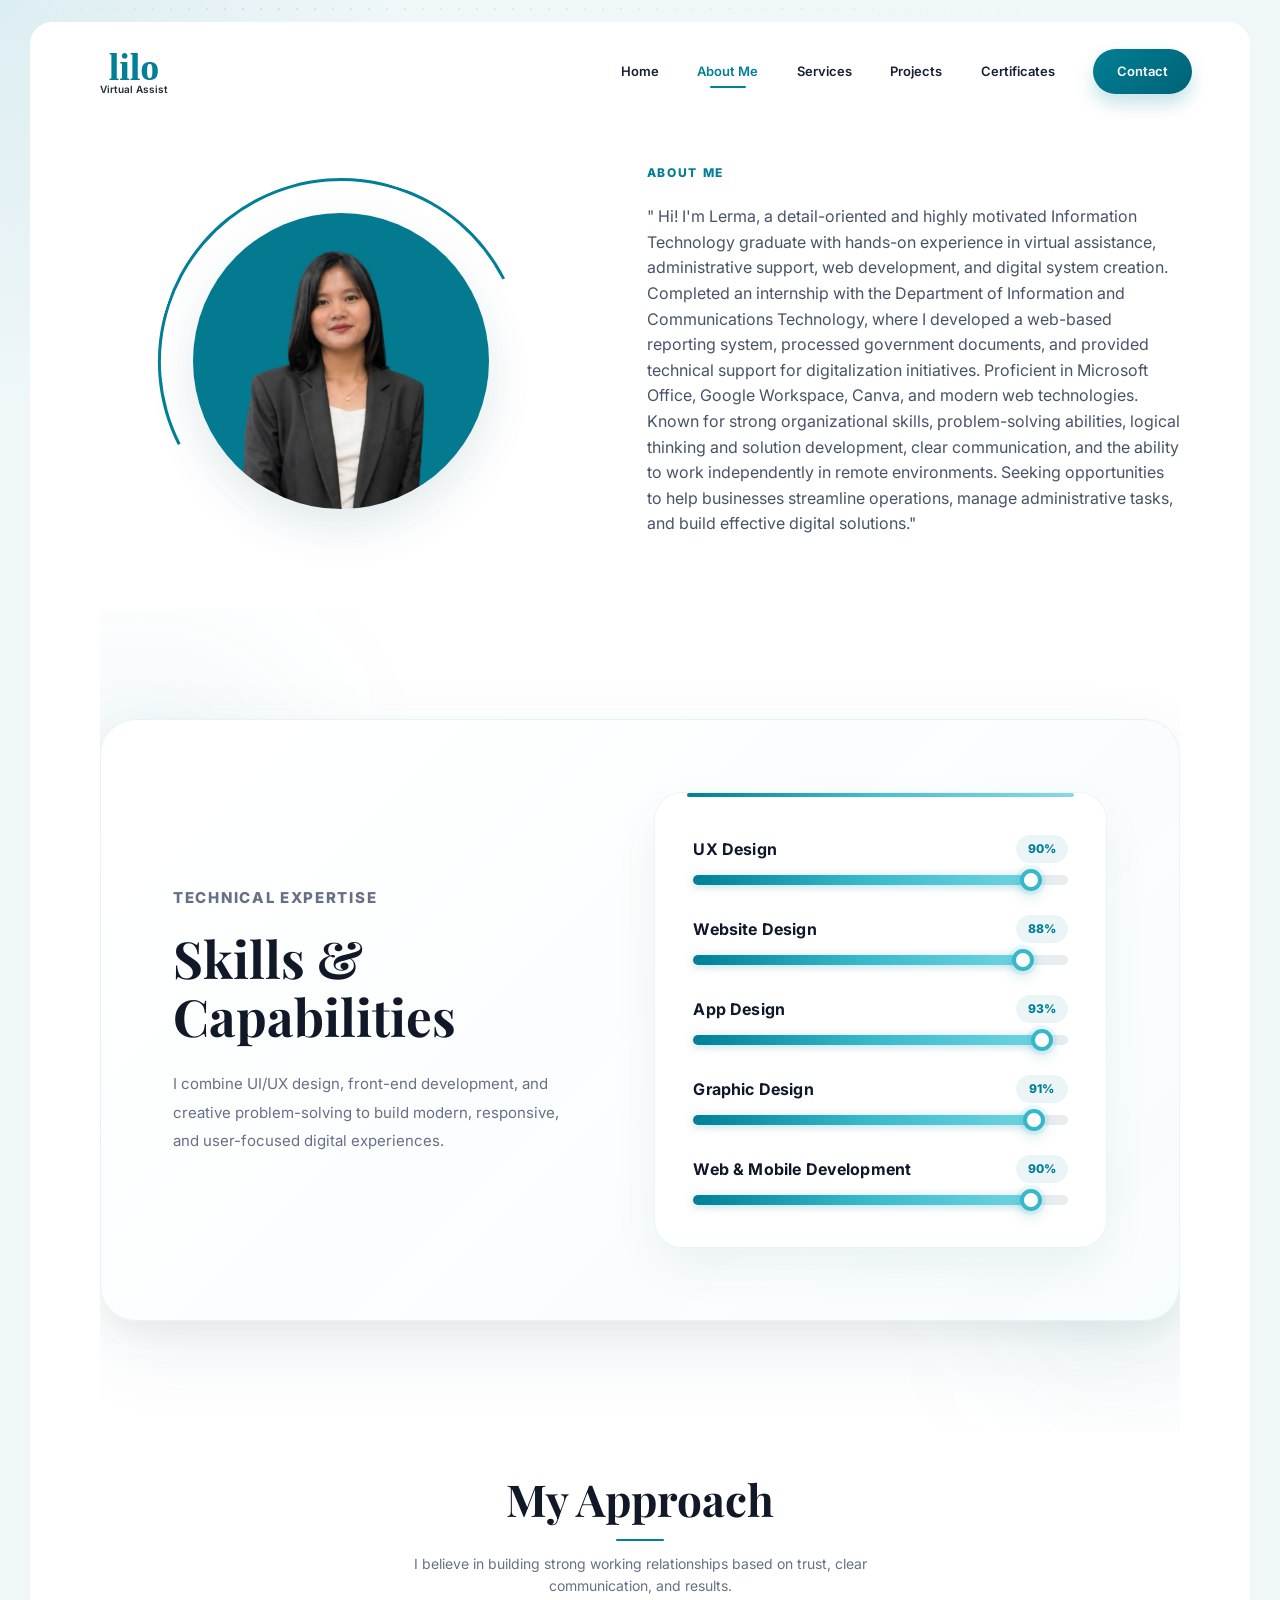
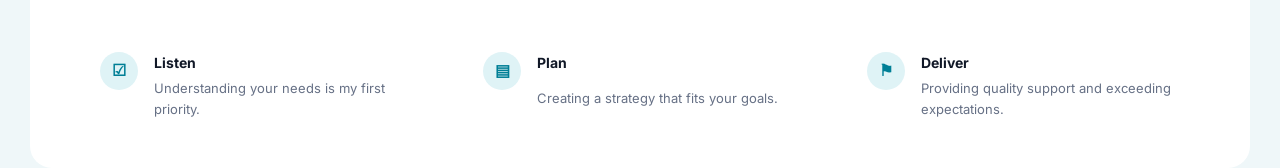
==== commit d6c9744e: "Update about.html" ====
--- a/about.html
+++ b/about.html
@@ -33,7 +33,7 @@
       </div>
       <div class="about-copy">
         <p class="eyebrow">About Me</p>
-        <p>"      Hi! I'm Lerma, Detail-oriented and highly motivated Information Technology graduate with hands-on experience in virtual assistance, administrative support, web development, and digital system creation. Completed an internship with the Department of Information and Communications Technology, where I developed a web-based reporting system, processed government documents, and provided technical support for digitalization initiatives. Proficient in Microsoft Office, Google Workspace, Canva, and modern web technologies. Known for strong organizational skills, problem-solving
+        <p>"      Hi! I'm Lerma, a detail-oriented and highly motivated Information Technology graduate with hands-on experience in virtual assistance, administrative support, web development, and digital system creation. Completed an internship with the Department of Information and Communications Technology, where I developed a web-based reporting system, processed government documents, and provided technical support for digitalization initiatives. Proficient in Microsoft Office, Google Workspace, Canva, and modern web technologies. Known for strong organizational skills, problem-solving
           abilities, logical thinking and solution development, clear communication, and the ability to work independently in remote environments. Seeking opportunities to help businesses streamline operations, manage administrative tasks, and build effective digital solutions."</p>
       </div>
     </section>
